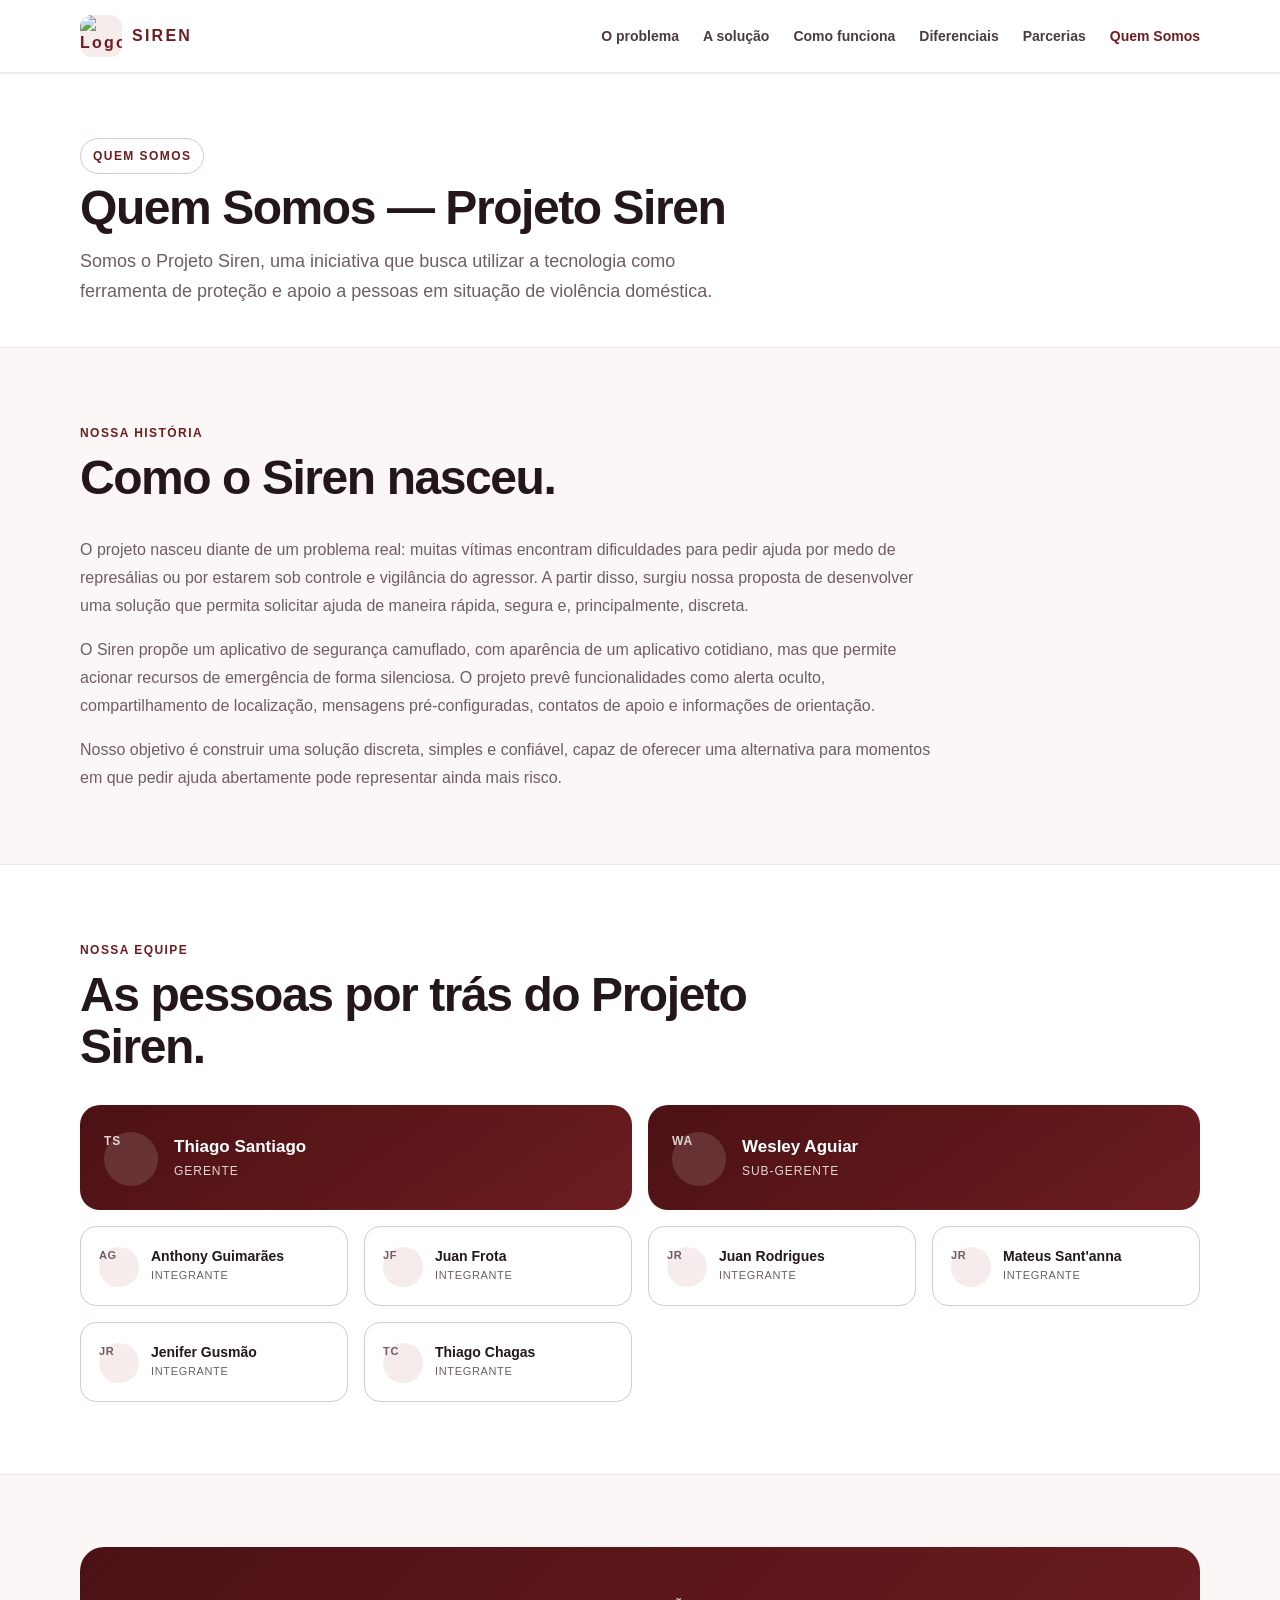
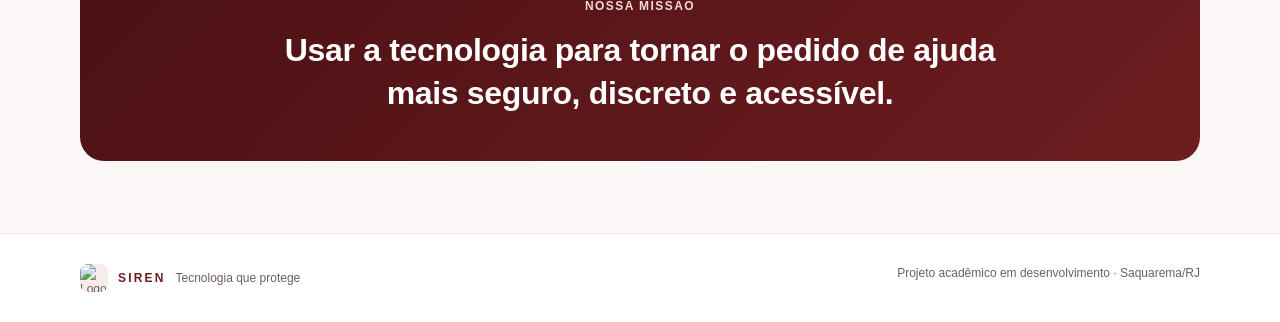
==== quem-somos.html @ b9872801 "Add files via upload" ====
<!DOCTYPE html>
<html lang="pt-BR">
<head>
  <meta charset="UTF-8">
  <meta name="viewport" content="width=device-width, initial-scale=1.0">
  <meta name="description" content="Conheça o Projeto SIREN: nossa história, nossa equipe e nossa missão de usar a tecnologia como ferramenta de proteção.">
  <title>Quem Somos — Projeto SIREN</title>
  <link rel="icon" href="assets/logo-siren.png" type="image/png">
  <link rel="stylesheet" href="styles.css">
</head>
<body>
  <header class="site-header">
    <div class="container nav-wrap">
      <a class="brand" href="index.html" aria-label="Projeto SIREN — início">
        <img class="brand-mark" src="assets/logo-siren.png" alt="Logo do Projeto SIREN">
        <span class="brand-text">SIREN</span>
      </a>

      <button class="menu-toggle" type="button" aria-label="Abrir menu" aria-expanded="false">
        <span></span><span></span><span></span>
      </button>

      <nav class="main-nav" aria-label="Navegação principal">
        <a href="index.html#problema">O problema</a>
        <a href="index.html#solucao">A solução</a>
        <a href="index.html#funcionamento">Como funciona</a>
        <a href="index.html#diferenciais">Diferenciais</a>
        <a href="index.html#parcerias">Parcerias</a>
        <a href="quem-somos.html" class="active" aria-current="page">Quem Somos</a>
      </nav>
    </div>
  </header>

  <main>
    <section class="section page-hero" id="quem-somos">
      <div class="container">
        <div class="section-heading">
          <span class="eyebrow">Quem Somos</span>
          <h1 class="section-heading-title">Quem Somos — Projeto Siren</h1>
          <p class="lead">
            Somos o Projeto Siren, uma iniciativa que busca utilizar a tecnologia como ferramenta
            de proteção e apoio a pessoas em situação de violência doméstica.
          </p>
        </div>
      </div>
    </section>

    <section class="section section-soft" id="nossa-historia">
      <div class="container">
        <div class="section-heading">
          <span class="kicker">Nossa história</span>
          <h2>Como o Siren nasceu.</h2>
        </div>

        <div class="about-copy">
          <p>
            O projeto nasceu diante de um problema real: muitas vítimas encontram dificuldades
            para pedir ajuda por medo de represálias ou por estarem sob controle e vigilância do
            agressor. A partir disso, surgiu nossa proposta de desenvolver uma solução que permita
            solicitar ajuda de maneira rápida, segura e, principalmente, discreta.
          </p>
          <p>
            O Siren propõe um aplicativo de segurança camuflado, com aparência de um aplicativo
            cotidiano, mas que permite acionar recursos de emergência de forma silenciosa. O
            projeto prevê funcionalidades como alerta oculto, compartilhamento de localização,
            mensagens pré-configuradas, contatos de apoio e informações de orientação.
          </p>
          <p>
            Nosso objetivo é construir uma solução discreta, simples e confiável, capaz de
            oferecer uma alternativa para momentos em que pedir ajuda abertamente pode representar
            ainda mais risco.
          </p>
        </div>
      </div>
    </section>

    <section class="section" id="nossa-equipe">
      <div class="container">
        <div class="section-heading">
          <span class="kicker">Nossa equipe</span>
          <h2>As pessoas por trás do Projeto Siren.</h2>
        </div>

        <div class="leadership-grid">
          <article class="leader-card">
            <span class="leader-avatar">TS</span>
            <div>
              <strong>Thiago Santiago</strong>
              <span>Gerente</span>
            </div>
          </article>

          <article class="leader-card">
            <span class="leader-avatar">WA</span>
            <div>
              <strong>Wesley Aguiar</strong>
              <span>Sub-Gerente</span>
            </div>
          </article>
        </div>

        <div class="team-grid">
          <article class="member-card">
            <span class="member-avatar">AG</span>
            <div>
              <strong>Anthony Guimarães</strong>
              <span>Integrante</span>
            </div>
          </article>

          <article class="member-card">
            <span class="member-avatar">JF</span>
            <div>
              <strong>Juan Frota</strong>
              <span>Integrante</span>
            </div>
          </article>

          <article class="member-card">
            <span class="member-avatar">JR</span>
            <div>
              <strong>Juan Rodrigues</strong>
              <span>Integrante</span>
            </div>
          </article>

          <article class="member-card">
            <span class="member-avatar">JR</span>
            <div>
              <strong>Mateus Sant'anna</strong>
              <span>Integrante</span>
            </div>
          </article>

          <article class="member-card">
            <span class="member-avatar">JR</span>
            <div>
              <strong>Jenifer Gusmão</strong>
              <span>Integrante</span>
            </div>
          </article>

          <article class="member-card">
            <span class="member-avatar">TC</span>
            <div>
              <strong>Thiago Chagas</strong>
              <span>Integrante</span>
            </div>
          </article>
        </div>
      </div>
    </section>

    <section class="section section-soft" id="nossa-missao">
      <div class="container">
        <div class="mission-banner">
          <span class="kicker kicker-light">Nossa missão</span>
          <p>Usar a tecnologia para tornar o pedido de ajuda mais seguro, discreto e acessível.</p>
        </div>
      </div>
    </section>
  </main>

  <footer class="site-footer">
    <div class="container footer-wrap">
      <div>
        <img class="footer-logo" src="assets/logo-siren.png" alt="Logo do Projeto SIREN">
        <strong>SIREN</strong>
        <span>Tecnologia que protege</span>
      </div>
      <span>Projeto acadêmico em desenvolvimento · Saquarema/RJ</span>
    </div>
  </footer>

  <script src="script.js"></script>
</body>
</html>
---- styles.css ----
:root {
  --wine: #6d1d20;
  --wine-dark: #4b1114;
  --wine-mid: #8b2d31;
  --rose: #f7ecec;
  --rose-2: #ecd6d7;
  --ink: #241719;
  --muted: #6f5e61;
  --border: #dec7c8;
  --white: #ffffff;
  --soft: #fbf7f7;
  --shadow: 0 20px 50px rgba(67, 17, 20, 0.12);
}

* {
  box-sizing: border-box;
}

html {
  scroll-behavior: smooth;
}

body {
  margin: 0;
  font-family: Arial, Helvetica, sans-serif;
  color: var(--ink);
  background: var(--white);
  line-height: 1.5;
}

a {
  color: inherit;
  text-decoration: none;
}

.container {
  width: min(1120px, calc(100% - 40px));
  margin: 0 auto;
}

.site-header {
  position: sticky;
  top: 0;
  z-index: 100;
  background: rgba(255, 255, 255, 0.95);
  border-bottom: 1px solid #f0e7e7;
  backdrop-filter: blur(12px);
}

.nav-wrap {
  min-height: 72px;
  display: flex;
  align-items: center;
  justify-content: space-between;
  gap: 24px;
}

.brand {
  display: inline-flex;
  align-items: center;
  gap: 10px;
  font-weight: 900;
  letter-spacing: 0.14em;
  color: var(--wine);
}

.brand-mark {
  width: 42px;
  height: 42px;
  object-fit: contain;
  border-radius: 12px;
  background: var(--rose);
}

.main-nav a.active {
  color: var(--wine);
}

.main-nav {
  display: flex;
  gap: 24px;
  align-items: center;
}

.main-nav a {
  font-size: 14px;
  font-weight: 700;
  color: #4b3b3d;
  transition: color 0.2s ease;
}

.main-nav a:hover,
.main-nav a:focus-visible {
  color: var(--wine);
}

.menu-toggle {
  display: none;
  width: 46px;
  height: 46px;
  padding: 10px;
  border: 0;
  border-radius: 10px;
  background: var(--rose);
  cursor: pointer;
}

.menu-toggle span {
  display: block;
  height: 2px;
  background: var(--wine);
  margin: 5px 0;
}

.hero {
  padding: 74px 0 64px;
  overflow: hidden;
}

.hero-grid {
  display: grid;
  grid-template-columns: 1.08fr 0.92fr;
  gap: 52px;
  align-items: center;
}

.eyebrow,
.kicker {
  display: inline-block;
  color: var(--wine);
  font-size: 12px;
  font-weight: 800;
  letter-spacing: 0.12em;
  text-transform: uppercase;
}

.eyebrow {
  padding: 8px 12px;
  border: 1px solid var(--border);
  border-radius: 999px;
  background: var(--white);
}

.hero h1 {
  margin: 18px 0;
  color: var(--wine-dark);
  font-size: clamp(44px, 6.8vw, 78px);
  line-height: 0.98;
  letter-spacing: -0.045em;
  max-width: 760px;
}

.lead {
  max-width: 670px;
  margin: 0;
  color: var(--muted);
  font-size: 18px;
  line-height: 1.7;
}

.hero-actions {
  display: flex;
  flex-wrap: wrap;
  gap: 12px;
  margin-top: 30px;
}

.btn {
  min-height: 46px;
  display: inline-flex;
  align-items: center;
  justify-content: center;
  padding: 0 20px;
  border-radius: 12px;
  font-size: 14px;
  font-weight: 800;
  transition: transform 0.2s ease, box-shadow 0.2s ease, background 0.2s ease;
}

.btn:hover {
  transform: translateY(-1px);
}

.btn-primary {
  color: var(--white);
  background: var(--wine);
  box-shadow: 0 10px 28px rgba(109, 29, 32, 0.18);
}

.btn-primary:hover {
  background: var(--wine-dark);
}

.btn-secondary {
  color: var(--wine);
  border: 1px solid var(--border);
  background: var(--white);
}

.btn-light {
  color: var(--wine);
  background: var(--white);
}

.disclaimer {
  margin-top: 18px;
  max-width: 680px;
  color: #8b797c;
  font-size: 12px;
  line-height: 1.55;
}

.phone-wrap {
  display: flex;
  justify-content: center;
}

.phone {
  width: min(100%, 326px);
  overflow: hidden;
  border: 10px solid #221719;
  border-radius: 38px;
  background: var(--white);
  box-shadow: var(--shadow);
}

.phone-notch {
  width: 45%;
  height: 22px;
  margin: 0 auto;
  background: #221719;
  border-radius: 0 0 16px 16px;
}

.phone-screen {
  padding: 24px 18px 22px;
  background: linear-gradient(180deg, #ffffff 0%, #f8fbfc 100%);
}

.water-title {
  margin-top: 6px;
  color: #304554;
  font-size: 24px;
  font-weight: 900;
}

.water-subtitle {
  color: #73818a;
  font-size: 13px;
}

.water-drop {
  width: 112px;
  height: 140px;
  margin: 26px auto 22px;
  display: grid;
  place-items: center;
  color: #31586c;
  background: linear-gradient(180deg, #d9eef5, #add7e7);
  border-radius: 56% 56% 62% 62% / 45% 45% 70% 70%;
  font-size: 32px;
  font-weight: 900;
}

.water-stats {
  display: grid;
  grid-template-columns: 1fr 1fr;
  gap: 10px;
}

.water-stats div {
  padding: 13px;
  text-align: center;
  color: #35515c;
  background: #edf5f7;
  border-radius: 14px;
}

.water-stats strong,
.water-stats span {
  display: block;
}

.water-stats span {
  margin-top: 3px;
  font-size: 12px;
}

.concept-note {
  margin-top: 14px;
  padding: 10px;
  color: #897679;
  border: 1px dashed #cdb7b8;
  border-radius: 12px;
  font-size: 11px;
  text-align: center;
}

.section {
  padding: 72px 0;
  border-top: 1px solid #f0e7e7;
}

.section-soft {
  background: var(--soft);
}

.section-heading {
  max-width: 790px;
  margin-bottom: 32px;
}

.section-heading h2,
.section-heading-title,
.cta h2 {
  margin: 8px 0 12px;
  font-size: clamp(30px, 4vw, 48px);
  line-height: 1.08;
  letter-spacing: -0.03em;
}

.section-heading p {
  margin: 0;
  color: var(--muted);
  line-height: 1.7;
}

.problem-grid {
  display: grid;
  grid-template-columns: 0.9fr 1.1fr;
  gap: 22px;
}

.highlight-card {
  min-height: 100%;
  display: flex;
  flex-direction: column;
  justify-content: space-between;
  padding: 30px;
  color: var(--white);
  background: linear-gradient(145deg, var(--wine-dark), var(--wine));
  border-radius: 22px;
}

.highlight-card p {
  margin: 0;
  font-size: 27px;
  line-height: 1.2;
}

.highlight-card span {
  margin-top: 30px;
  font-size: 13px;
  line-height: 1.5;
  opacity: 0.84;
}

.cards {
  display: grid;
  gap: 16px;
}

.cards-3 {
  grid-template-columns: repeat(3, minmax(0, 1fr));
}

.card {
  padding: 22px;
  background: var(--white);
  border: 1px solid var(--border);
  border-radius: 18px;
}

.icon-box {
  width: 44px;
  height: 44px;
  display: grid;
  place-items: center;
  margin-bottom: 15px;
  color: var(--wine);
  background: var(--rose);
  border-radius: 13px;
  font-weight: 900;
}

.card h3 {
  margin: 0 0 8px;
  font-size: 17px;
}

.card p {
  margin: 0;
  color: var(--muted);
  font-size: 14px;
  line-height: 1.55;
}

.flow {
  display: grid;
  grid-template-columns: repeat(5, minmax(0, 1fr));
  gap: 14px;
}

.flow-step {
  position: relative;
  min-height: 168px;
  padding: 18px 16px;
  background: var(--white);
  border: 1px solid var(--border);
  border-radius: 16px;
}

.flow-step:not(:last-child)::after {
  content: "→";
  position: absolute;
  z-index: 2;
  top: 50%;
  right: -24px;
  width: 34px;
  transform: translateY(-50%);
  color: var(--wine);
  font-size: 22px;
  font-weight: 900;
  text-align: center;
}

.step-number {
  width: 30px;
  height: 30px;
  display: grid;
  place-items: center;
  margin-bottom: 15px;
  color: var(--white);
  background: var(--wine);
  border-radius: 50%;
  font-size: 12px;
  font-weight: 900;
}

.flow-step h3 {
  margin: 0 0 8px;
  font-size: 15px;
}

.flow-step p {
  margin: 0;
  color: var(--muted);
  font-size: 13px;
  line-height: 1.5;
}

.feature-panel {
  display: grid;
  grid-template-columns: 1fr 1fr;
  gap: 24px;
  padding: 30px;
  background: var(--rose);
  border: 1px solid var(--rose-2);
  border-radius: 24px;
}

.feature-item {
  display: flex;
  gap: 13px;
  padding: 15px 0;
  border-bottom: 1px solid #dec5c6;
}

.feature-item:last-child {
  border-bottom: 0;
}

.feature-item > span {
  width: 26px;
  height: 26px;
  flex: 0 0 auto;
  display: grid;
  place-items: center;
  color: var(--white);
  background: var(--wine);
  border-radius: 50%;
  font-size: 12px;
  font-weight: 900;
}

.feature-item strong {
  display: block;
  margin-bottom: 4px;
}

.feature-item p {
  margin: 0;
  color: var(--muted);
  font-size: 13px;
  line-height: 1.5;
}

.cta {
  display: grid;
  grid-template-columns: 1fr auto;
  gap: 28px;
  align-items: center;
  padding: 36px;
  color: var(--white);
  background: linear-gradient(135deg, var(--wine-dark), var(--wine));
  border-radius: 24px;
}

.kicker-light {
  color: #f2d9da;
}

.cta h2 {
  color: var(--white);
  max-width: 760px;
}

.cta p {
  margin: 0;
  max-width: 750px;
  line-height: 1.6;
  opacity: 0.84;
}

.site-footer {
  padding: 30px 0;
  color: var(--muted);
  border-top: 1px solid #f0e7e7;
  font-size: 12px;
}

.footer-wrap {
  display: flex;
  justify-content: space-between;
  gap: 18px;
  flex-wrap: wrap;
}

.footer-wrap div {
  display: flex;
  gap: 10px;
  align-items: center;
}

.footer-wrap strong {
  color: var(--wine);
  letter-spacing: 0.18em;
}

.footer-logo {
  width: 28px;
  height: 28px;
  object-fit: contain;
  border-radius: 8px;
  background: var(--rose);
}

.page-hero {
  padding: 64px 0 8px;
}

.page-hero .lead {
  margin-top: 4px;
}

.about-copy {
  display: grid;
  gap: 16px;
  max-width: 860px;
}

.about-copy p {
  margin: 0;
  color: var(--muted);
  font-size: 16px;
  line-height: 1.75;
}

.leadership-grid {
  display: grid;
  grid-template-columns: repeat(2, minmax(0, 1fr));
  gap: 16px;
  margin-bottom: 16px;
}

.leader-card {
  display: flex;
  align-items: center;
  gap: 16px;
  padding: 24px;
  background: linear-gradient(145deg, var(--wine-dark), var(--wine));
  border-radius: 20px;
  color: var(--white);
}

.leader-avatar {
  width: 54px;
  height: 54px;
  flex: 0 0 auto;
  display: grid;
  place-items: center;
  background: rgba(255, 255, 255, 0.16);
  border-radius: 50%;
  font-weight: 900;
  font-size: 18px;
}

.leader-card strong {
  display: block;
  font-size: 17px;
}

.leader-card span {
  display: block;
  margin-top: 3px;
  font-size: 12px;
  letter-spacing: 0.08em;
  text-transform: uppercase;
  opacity: 0.82;
}

.team-grid {
  display: grid;
  grid-template-columns: repeat(4, minmax(0, 1fr));
  gap: 16px;
}

.member-card {
  display: flex;
  align-items: center;
  gap: 12px;
  padding: 18px;
  background: var(--white);
  border: 1px solid var(--border);
  border-radius: 16px;
}

.member-avatar {
  width: 40px;
  height: 40px;
  flex: 0 0 auto;
  display: grid;
  place-items: center;
  color: var(--wine);
  background: var(--rose);
  border-radius: 50%;
  font-weight: 900;
  font-size: 14px;
}

.member-card strong {
  display: block;
  font-size: 14px;
  line-height: 1.3;
}

.member-card span {
  display: block;
  margin-top: 2px;
  color: var(--muted);
  font-size: 11px;
  letter-spacing: 0.06em;
  text-transform: uppercase;
}

.mission-banner {
  padding: 46px;
  text-align: center;
  color: var(--white);
  background: linear-gradient(135deg, var(--wine-dark), var(--wine));
  border-radius: 24px;
}

.mission-banner .kicker-light {
  display: inline-block;
  margin-bottom: 14px;
}

.mission-banner p {
  margin: 0 auto;
  max-width: 760px;
  font-size: clamp(22px, 3.2vw, 32px);
  line-height: 1.35;
  letter-spacing: -0.01em;
  font-weight: 800;
}

@media (max-width: 920px) {
  .hero-grid,
  .problem-grid,
  .feature-panel,
  .cta {
    grid-template-columns: 1fr;
  }

  .cards-3 {
    grid-template-columns: repeat(2, minmax(0, 1fr));
  }

  .flow {
    grid-template-columns: repeat(2, minmax(0, 1fr));
  }

  .leadership-grid,
  .team-grid {
    grid-template-columns: repeat(2, minmax(0, 1fr));
  }

  .flow-step::after {
    display: none;
  }

  .main-nav {
    position: absolute;
    top: 72px;
    left: 20px;
    right: 20px;
    display: none;
    flex-direction: column;
    align-items: stretch;
    gap: 0;
    padding: 10px;
    background: var(--white);
    border: 1px solid var(--border);
    border-radius: 14px;
    box-shadow: var(--shadow);
  }

  .main-nav.open {
    display: flex;
  }

  .main-nav a {
    padding: 13px 10px;
  }

  .menu-toggle {
    display: block;
  }
}

@media (max-width: 600px) {
  .container {
    width: min(100% - 28px, 1120px);
  }

  .hero {
    padding: 46px 0 52px;
  }

  .hero h1 {
    font-size: clamp(40px, 13vw, 58px);
  }

  .lead {
    font-size: 16px;
  }

  .section {
    padding: 52px 0;
  }

  .cards-3,
  .flow,
  .leadership-grid,
  .team-grid {
    grid-template-columns: 1fr;
  }

  .leader-card {
    padding: 20px;
  }

  .mission-banner {
    padding: 30px 22px;
  }

  .highlight-card p {
    font-size: 23px;
  }

  .feature-panel,
  .cta {
    padding: 24px;
  }

  .hero-actions {
    flex-direction: column;
  }

  .btn {
    width: 100%;
  }

  .footer-wrap,
  .footer-wrap div {
    flex-direction: column;
    align-items: flex-start;
  }
}
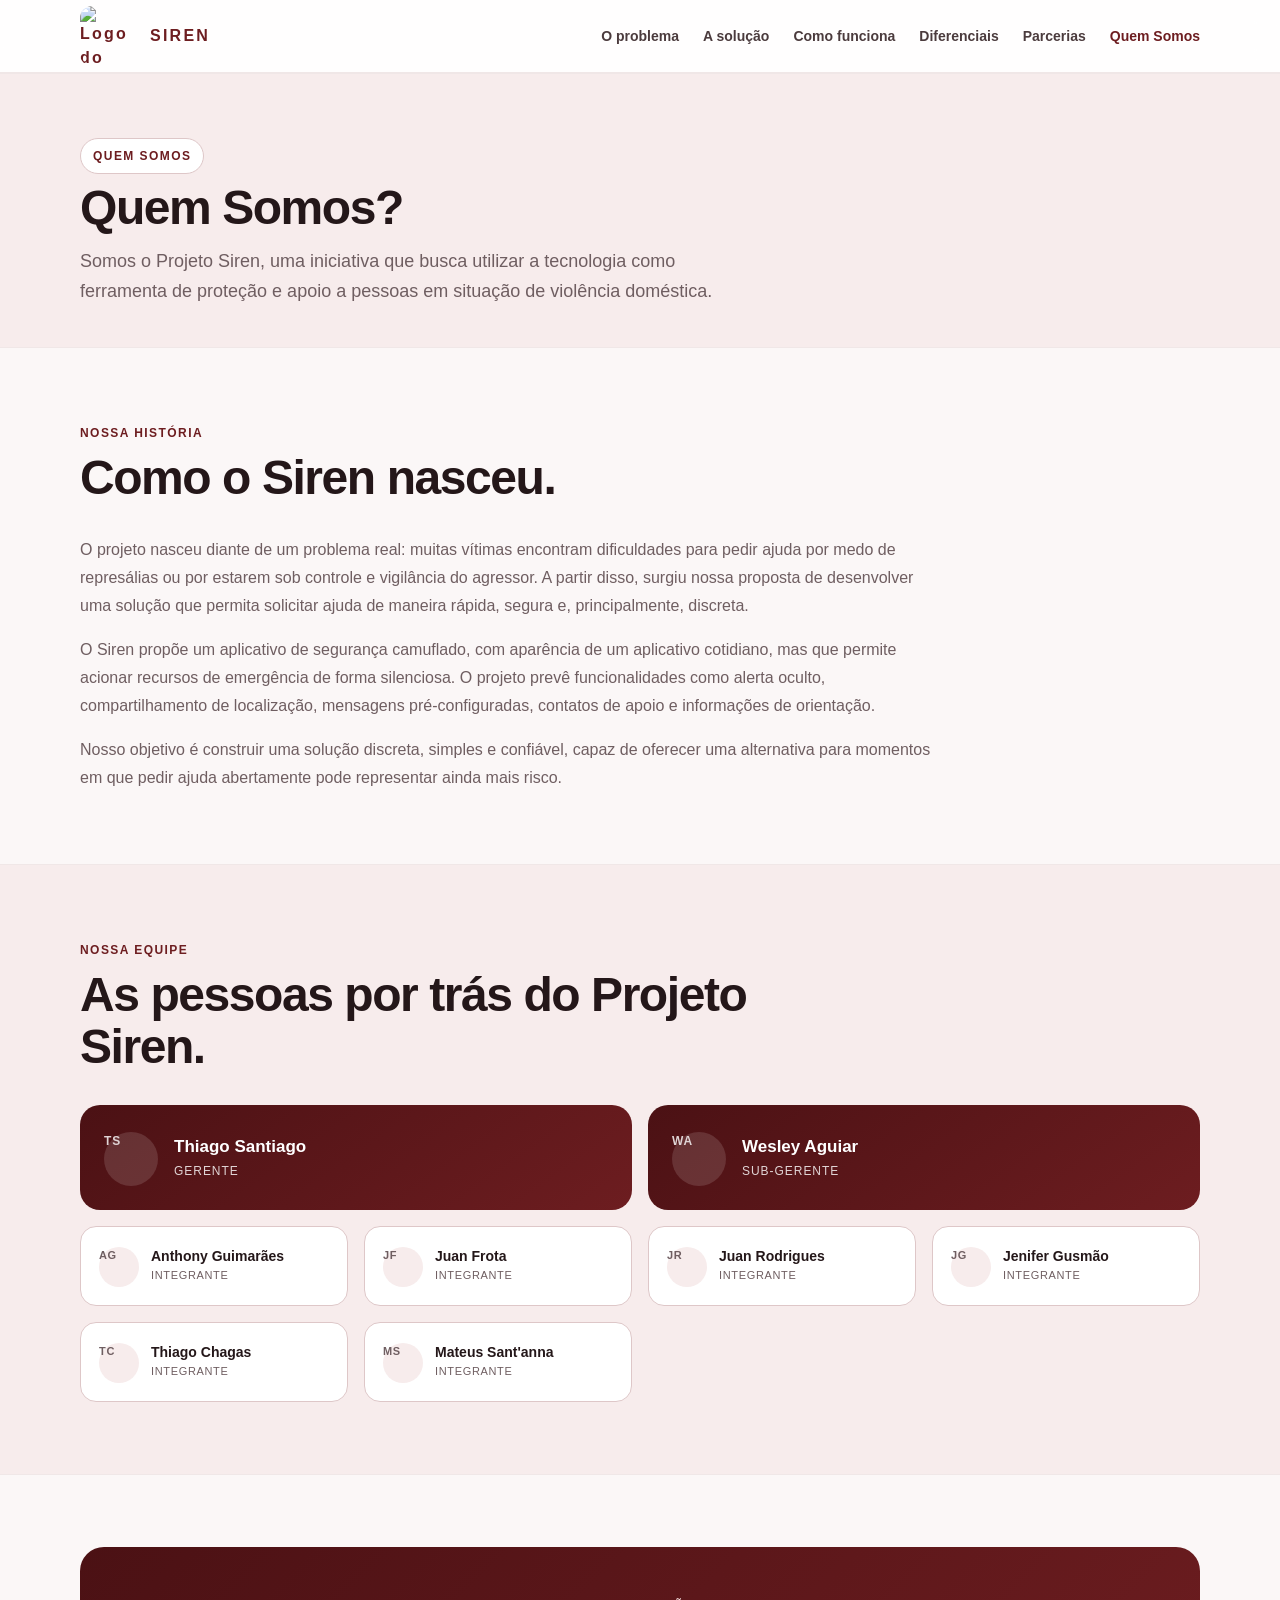
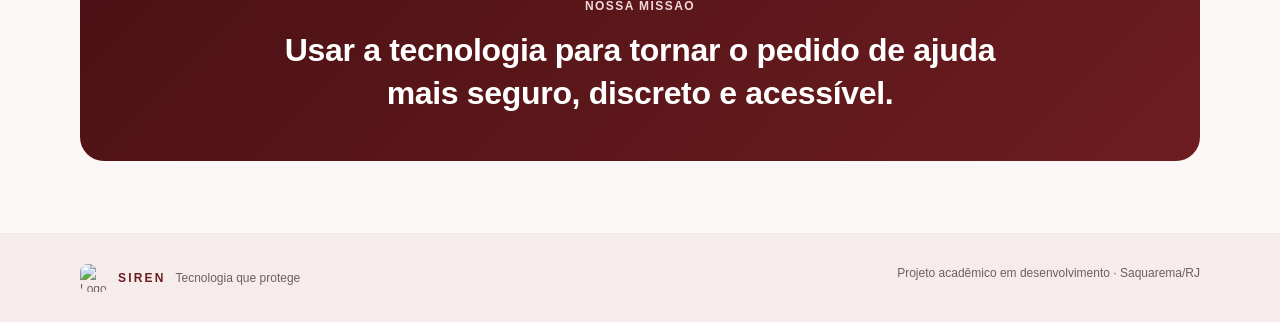
==== commit d812fe17: "Add files via upload" ====
--- a/quem-somos.html
+++ b/quem-somos.html
@@ -4,7 +4,7 @@
   <meta charset="UTF-8">
   <meta name="viewport" content="width=device-width, initial-scale=1.0">
   <meta name="description" content="Conheça o Projeto SIREN: nossa história, nossa equipe e nossa missão de usar a tecnologia como ferramenta de proteção.">
-  <title>Quem Somos — Projeto SIREN</title>
+  <title>Quem Somos - Projeto SIREN</title>
   <link rel="icon" href="assets/logo-siren.png" type="image/png">
   <link rel="stylesheet" href="styles.css">
 </head>
@@ -36,7 +36,7 @@
       <div class="container">
         <div class="section-heading">
           <span class="eyebrow">Quem Somos</span>
-          <h1 class="section-heading-title">Quem Somos — Projeto Siren</h1>
+          <h1 class="section-heading-title">Quem Somos?</h1>
           <p class="lead">
             Somos o Projeto Siren, uma iniciativa que busca utilizar a tecnologia como ferramenta
             de proteção e apoio a pessoas em situação de violência doméstica.
@@ -125,25 +125,23 @@
           </article>
 
           <article class="member-card">
-            <span class="member-avatar">JR</span>
-            <div>
-              <strong>Mateus Sant'anna</strong>
-              <span>Integrante</span>
-            </div>
-          </article>
-
-          <article class="member-card">
-            <span class="member-avatar">JR</span>
+            <span class="member-avatar">JG</span>
             <div>
               <strong>Jenifer Gusmão</strong>
               <span>Integrante</span>
             </div>
           </article>
-
           <article class="member-card">
             <span class="member-avatar">TC</span>
             <div>
               <strong>Thiago Chagas</strong>
+              <span>Integrante</span>
+            </div>
+          </article>
+          <article class="member-card">
+            <span class="member-avatar">MS</span>
+            <div>
+              <strong>Mateus Sant'anna</strong>
               <span>Integrante</span>
             </div>
           </article>
--- a/styles.css
+++ b/styles.css
@@ -24,7 +24,7 @@
   margin: 0;
   font-family: Arial, Helvetica, sans-serif;
   color: var(--ink);
-  background: var(--white);
+  background: var(--rose);
   line-height: 1.5;
 }
 
@@ -65,11 +65,10 @@
 }
 
 .brand-mark {
-  width: 42px;
-  height: 42px;
+  width: 60px;
+  height: 60px;
   object-fit: contain;
   border-radius: 12px;
-  background: var(--rose);
 }
 
 .main-nav a.active {
@@ -454,7 +453,7 @@
   grid-template-columns: 1fr 1fr;
   gap: 24px;
   padding: 30px;
-  background: var(--rose);
+  background: var(--white);
   border: 1px solid var(--rose-2);
   border-radius: 24px;
 }
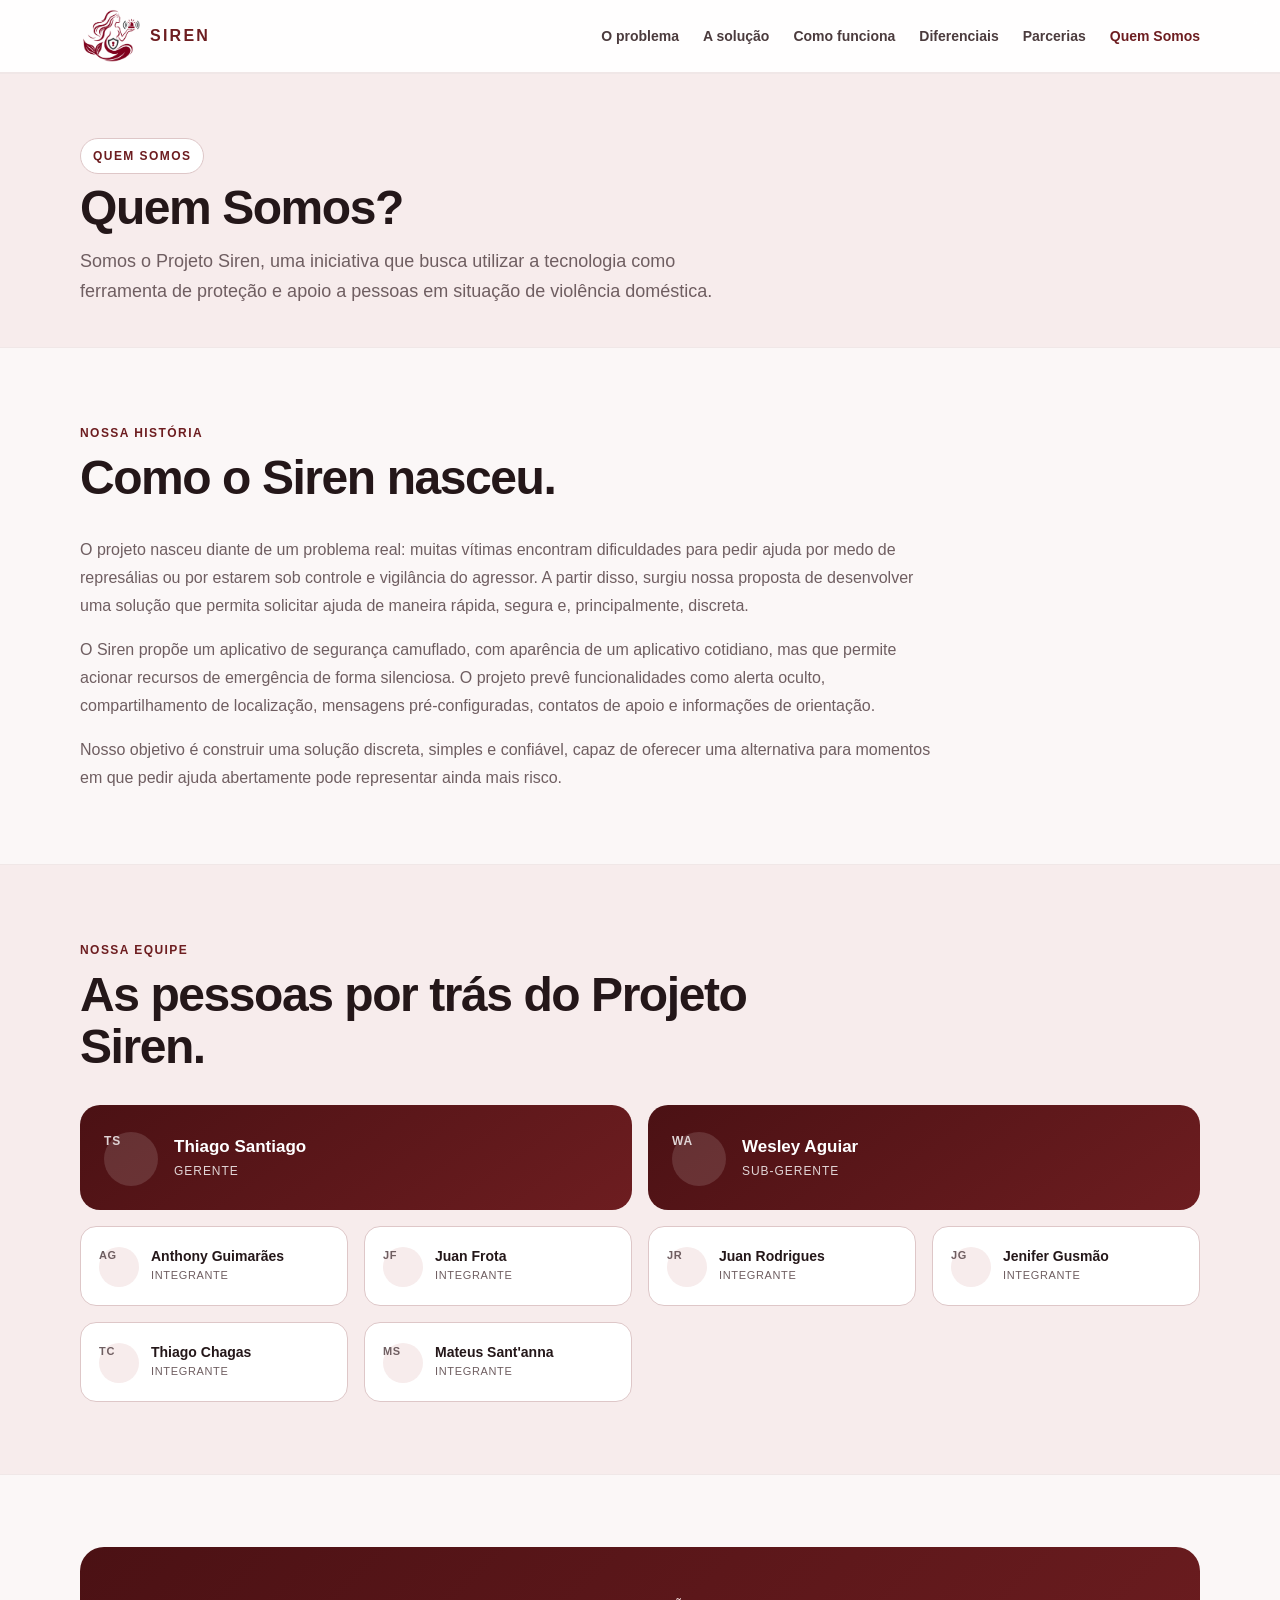
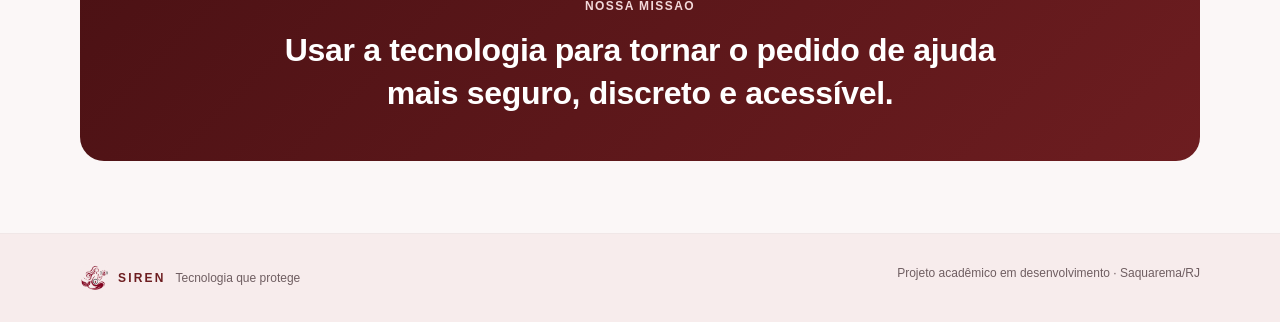
==== commit 2966952b: "Update logo image paths in quem-somos.html Ajuste de HTML" ====
--- a/quem-somos.html
+++ b/quem-somos.html
@@ -5,14 +5,14 @@
   <meta name="viewport" content="width=device-width, initial-scale=1.0">
   <meta name="description" content="Conheça o Projeto SIREN: nossa história, nossa equipe e nossa missão de usar a tecnologia como ferramenta de proteção.">
   <title>Quem Somos - Projeto SIREN</title>
-  <link rel="icon" href="assets/logo-siren.png" type="image/png">
+  <link rel="icon" href="logo-siren.png" type="image/png">
   <link rel="stylesheet" href="styles.css">
 </head>
 <body>
   <header class="site-header">
     <div class="container nav-wrap">
       <a class="brand" href="index.html" aria-label="Projeto SIREN — início">
-        <img class="brand-mark" src="assets/logo-siren.png" alt="Logo do Projeto SIREN">
+        <img class="brand-mark" src="logo-siren.png" alt="Logo do Projeto SIREN">
         <span class="brand-text">SIREN</span>
       </a>
 
@@ -162,7 +162,7 @@
   <footer class="site-footer">
     <div class="container footer-wrap">
       <div>
-        <img class="footer-logo" src="assets/logo-siren.png" alt="Logo do Projeto SIREN">
+        <img class="footer-logo" src="logo-siren.png" alt="Logo do Projeto SIREN">
         <strong>SIREN</strong>
         <span>Tecnologia que protege</span>
       </div>
